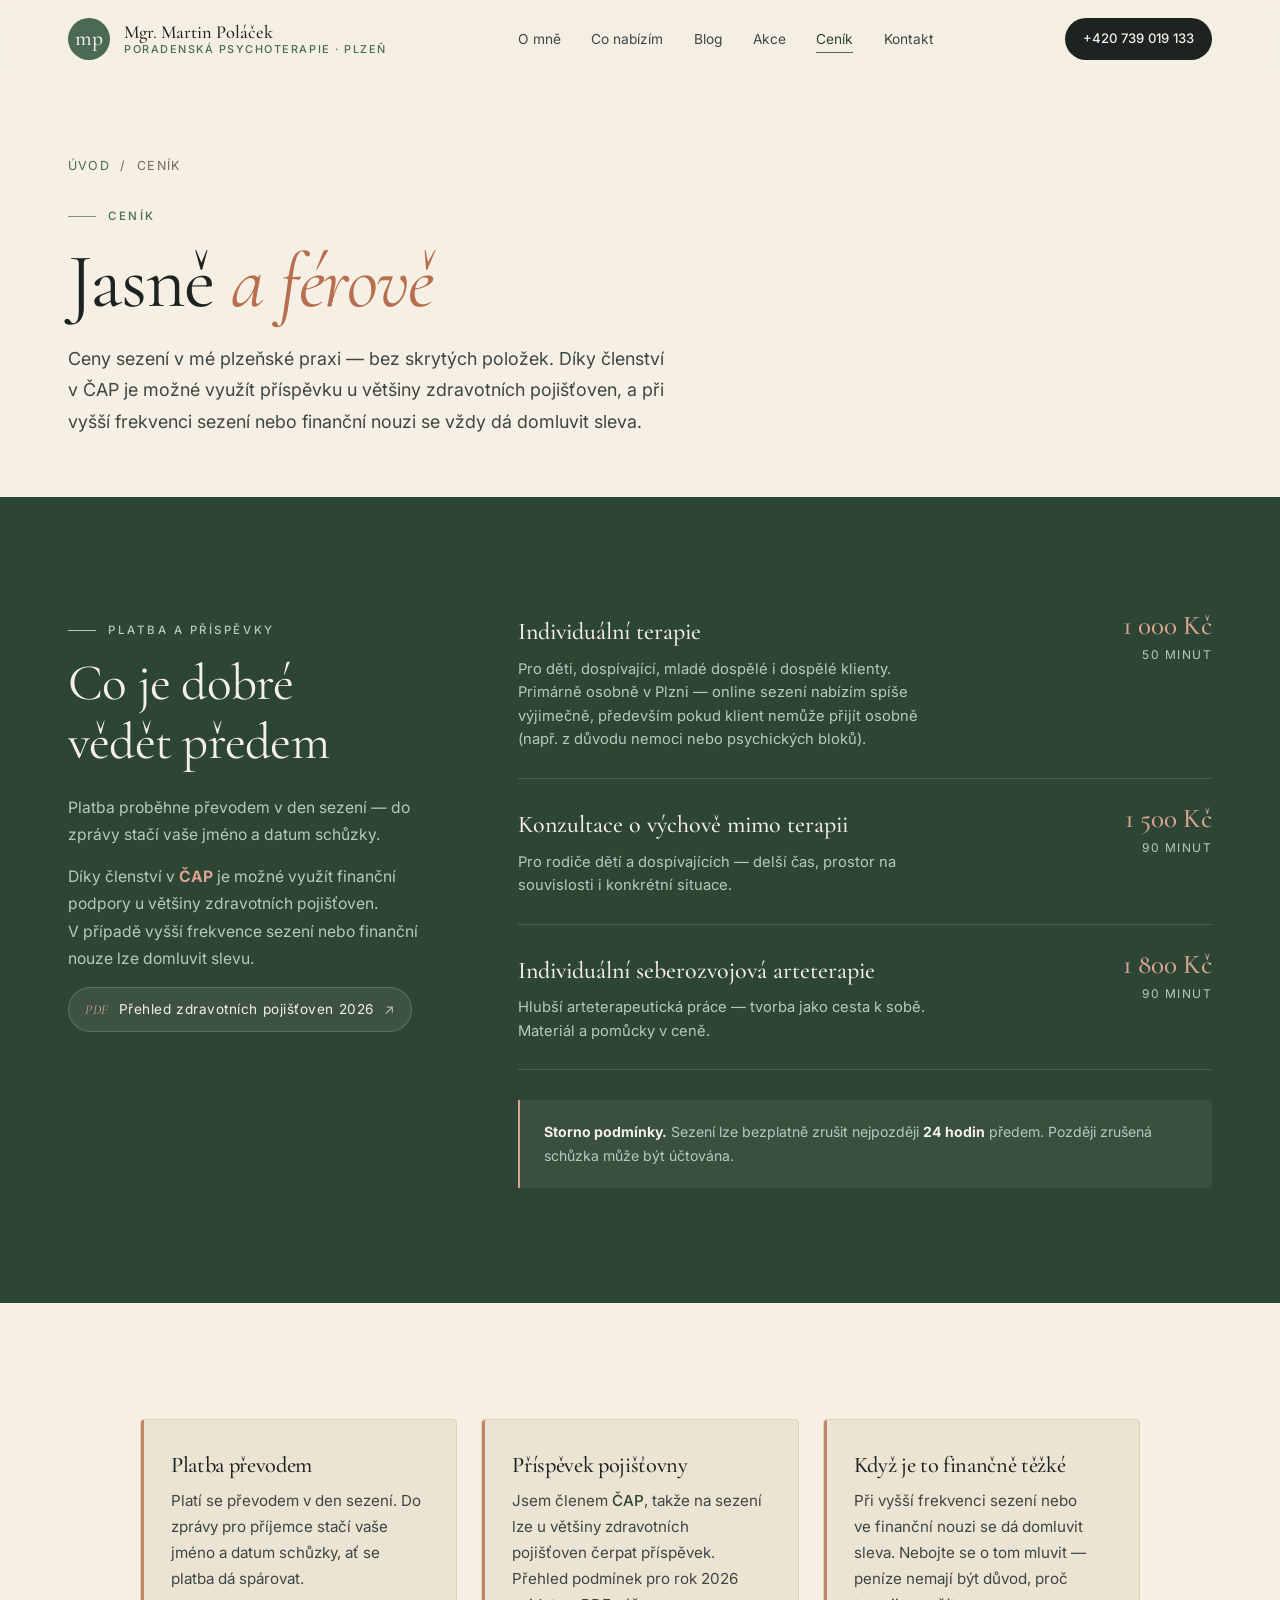
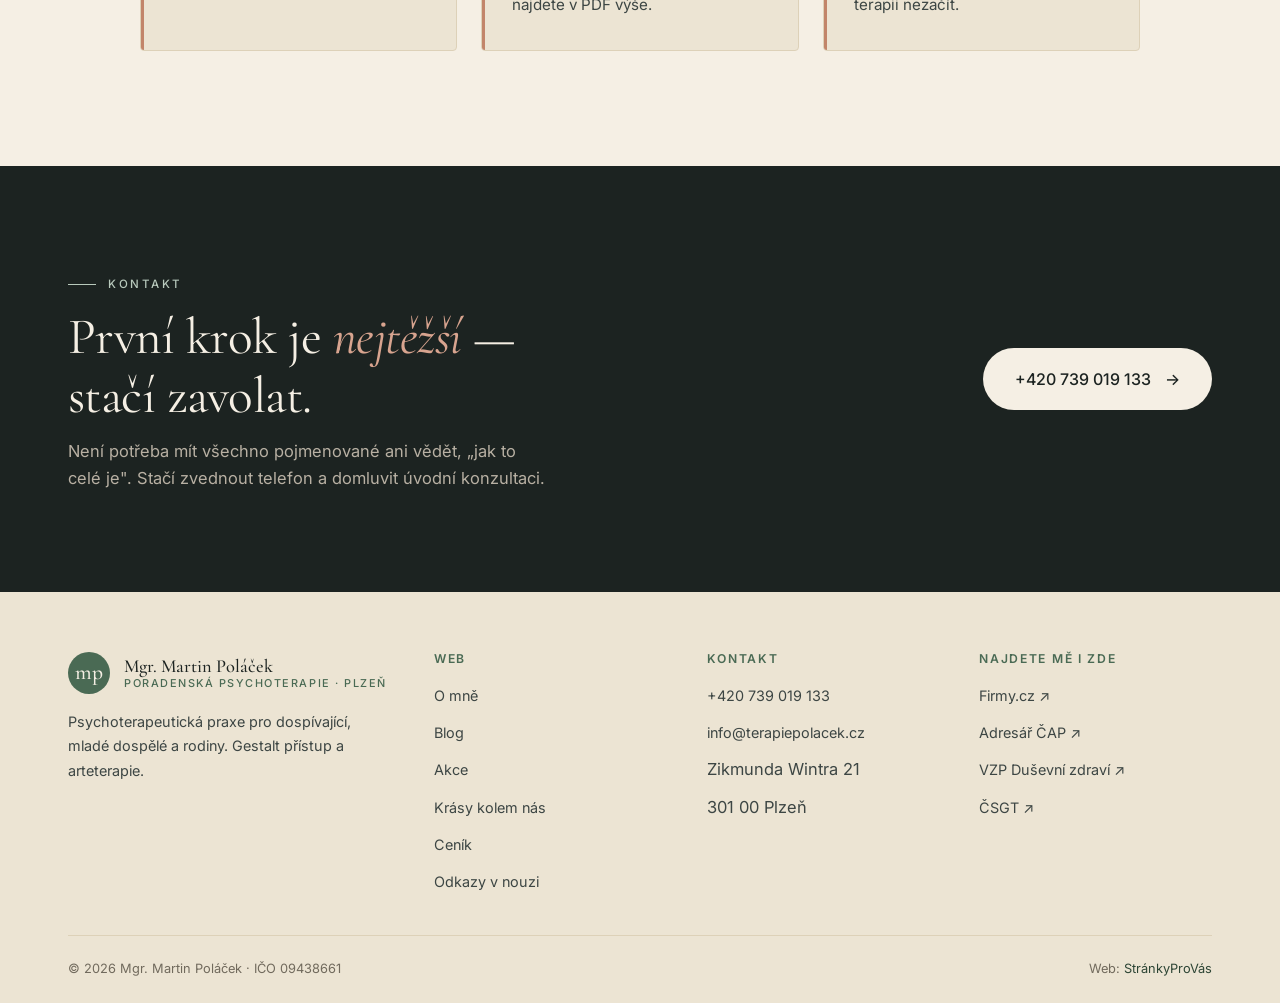
==== cenik/index.html @ 948aada5 "Samostatna stranka /cenik/ (oziveni URL, kterou kontroluje Firmy.cz) + odkaz v pate" ====
<!DOCTYPE html>
<html lang="cs">
<head>
  <meta charset="utf-8" />
  <meta name="viewport" content="width=device-width, initial-scale=1" />
  <title>Ceník — Mgr. Martin Poláček | psychoterapie a arteterapie Plzeň</title>
  <meta name="description" content="Ceník psychoterapie a arteterapie v Plzni: individuální terapie 1 000 Kč / 50 minut, konzultace o výchově 1 500 Kč / 90 minut, seberozvojová arteterapie 1 800 Kč / 90 minut. Příspěvky zdravotních pojišťoven, storno 24 hodin předem." />
  <meta name="theme-color" content="#f5efe4" />
  <link rel="canonical" href="https://terapiepolacek.cz/cenik/" />
  <link rel="preconnect" href="https://fonts.gstatic.com" crossorigin />
  <link href="https://fonts.googleapis.com/css2?family=Cormorant+Garamond:ital,wght@0,400;0,500;0,600;1,400;1,500&family=Inter:wght@300;400;500;600&display=swap" rel="stylesheet" />
  <link rel="stylesheet" href="../styles.css" />

  <style>
    .page-hero h1 em{font-style:italic;color:var(--clay)}
    .serif{font-family:'Cormorant Garamond','Iowan Old Style',Georgia,serif;font-weight:400;letter-spacing:-0.01em}

    #cenik{background:var(--sage-800);color:var(--linen)}
    #cenik h2{color:var(--linen)}
    #cenik .lead{color:var(--sage-200)}
    .cenik-grid{
      display:grid;grid-template-columns:.7fr 1.3fr;gap:clamp(40px,6vw,96px);
    }
    .cenik-info .eyebrow{color:var(--sage-200)}
    .cenik-info .eyebrow::before{background:var(--sage-200)}
    .cenik-info h2{margin-top:14px;margin-bottom:22px}
    .cenik-info p{color:var(--sage-200);line-height:1.75;margin-bottom:14px;font-size:.98rem}
    .cenik-list{display:flex;flex-direction:column;gap:0}
    .cenik-row{
      display:grid;grid-template-columns:1fr auto;align-items:start;
      gap:24px;padding:26px 0;
      border-bottom:1px solid rgba(245,239,228,.14);
    }
    .cenik-row:first-child{padding-top:0}
    .cenik-row:last-child{border-bottom:none}
    .cenik-row-title{
      font-family:'Cormorant Garamond',serif;font-size:1.5rem;font-weight:500;
      color:var(--linen);margin-bottom:6px;
    }
    .cenik-row-desc{font-size:.92rem;color:var(--sage-200);line-height:1.6;max-width:46ch}
    .cenik-row-price{text-align:right;white-space:nowrap}
    .cenik-row-price strong{
      display:block;font-family:'Cormorant Garamond',serif;font-weight:500;
      font-size:1.7rem;color:var(--clay-soft);line-height:1;
    }
    .cenik-row-price span{
      display:block;font-size:.75rem;letter-spacing:.12em;text-transform:uppercase;
      color:var(--sage-200);margin-top:6px;
    }
    .cenik-note{
      margin-top:30px;padding:20px 24px;
      background:rgba(245,239,228,.06);border-left:2px solid var(--clay-soft);
      font-size:.88rem;color:var(--sage-200);line-height:1.7;
    }

    #jak-platit{background:var(--linen)}
    .platba-grid{display:grid;grid-template-columns:repeat(3,1fr);gap:24px;max-width:1000px;margin:0 auto}
    .platba-card{
      background:var(--linen-2);border:1px solid var(--linen-3);
      border-radius:var(--radius);padding:32px 30px;position:relative;overflow:hidden;
    }
    .platba-card::before{
      content:"";position:absolute;top:0;left:0;bottom:0;width:3px;
      background:var(--clay);opacity:.8;
    }
    .platba-card h3{
      font-family:'Cormorant Garamond',serif;font-weight:500;font-size:1.4rem;
      color:var(--ink);margin-bottom:10px;line-height:1.2;
    }
    .platba-card p{color:var(--ink-soft);line-height:1.7;font-size:.95rem}

    @media (max-width:900px){
      .cenik-grid{grid-template-columns:1fr;gap:36px}
      .cenik-info{order:-1}
      .cenik-row{grid-template-columns:1fr;gap:8px}
      .cenik-row-price{text-align:left}
      .platba-grid{grid-template-columns:1fr;gap:20px}
    }
  </style>
</head>
<body>

<div id="progress"></div>

<header id="header">
  <div class="wrap">
    <div class="nav">
      <a href="../index.html" class="brand" aria-label="Mgr. Martin Poláček">
        <span class="brand-mark">mp</span>
        <span class="brand-text">
          <strong>Mgr. Martin Poláček</strong>
          <small>Poradenská psychoterapie · Plzeň</small>
        </span>
      </a>
      <nav aria-label="Hlavní navigace">
        <ul>
          <li><a href="../o-mne.html">O mně</a></li>
          <li><a href="../index.html#pomoc">Co nabízím</a></li>
          <li><a href="../blog.html">Blog</a></li>
          <li><a href="../akce.html">Akce</a></li>
          <li><a href="./" class="active">Ceník</a></li>
          <li><a href="../index.html#kontakt">Kontakt</a></li>
        </ul>
      </nav>
      <a href="tel:+420739019133" class="cta-phone"><span>+420 739 019 133</span></a>
      <button class="hamburger" id="hamburgerBtn" aria-label="Otevřít menu" aria-expanded="false">
        <span></span><span></span><span></span>
      </button>
    </div>
  </div>
  <div id="mobileMenu" role="navigation">
    <a href="../o-mne.html">O mně</a>
    <a href="../index.html#pomoc">Co nabízím</a>
    <a href="../blog.html">Blog</a>
    <a href="../akce.html">Akce</a>
    <a href="../krasy-kolem-nas.html">Krásy kolem nás</a>
    <a href="./">Ceník</a>
    <a href="../odkazy.html">Odkazy v nouzi</a>
    <a href="../index.html#kontakt">Kontakt</a>
    <a href="tel:+420739019133">+420 739 019 133</a>
  </div>
</header>

<!-- PAGE HERO -->
<section class="page-hero">
  <div class="wrap">
    <div data-r>
      <div class="page-crumbs"><a href="../index.html">Úvod</a> &nbsp;/&nbsp; Ceník</div>
      <div class="eyebrow">Ceník</div>
      <h1 style="margin-top:14px">Jasně <em>a&nbsp;férově</em></h1>
      <p class="lead" style="margin-top:18px">
        Ceny sezení v&nbsp;mé plzeňské praxi — bez skrytých položek.
        Díky členství v&nbsp;ČAP je možné využít příspěvku
        u&nbsp;většiny zdravotních pojišťoven, a&nbsp;při vyšší frekvenci sezení
        nebo finanční nouzi se vždy dá domluvit sleva.
      </p>
    </div>
  </div>
</section>

<!-- CENÍK -->
<section id="cenik">
  <div class="wrap">
    <div class="cenik-grid">
      <div class="cenik-info" data-r>
        <div class="eyebrow">Platba a&nbsp;příspěvky</div>
        <h2>Co je dobré<br>vědět předem</h2>
        <p>
          Platba proběhne převodem v&nbsp;den sezení — do zprávy stačí
          vaše jméno a&nbsp;datum schůzky.
        </p>
        <p>
          Díky členství v&nbsp;<strong style="color:var(--clay-soft)">ČAP</strong>
          je možné využít finanční podpory u&nbsp;většiny zdravotních pojišťoven.
          V&nbsp;případě vyšší frekvence sezení nebo finanční nouze lze domluvit slevu.
        </p>
        <p style="margin-top:10px;">
          <a href="../dokumenty/zp-klienti-2026.pdf" target="_blank" rel="noopener"
             style="display:inline-flex;align-items:center;gap:10px;padding:10px 16px;background:rgba(245,239,228,.08);border:1px solid rgba(245,239,228,.18);border-radius:99px;color:var(--linen);font-size:.85rem;letter-spacing:.04em;text-decoration:none;transition:all .25s;"
             onmouseover="this.style.background='rgba(245,239,228,.14)'"
             onmouseout="this.style.background='rgba(245,239,228,.08)'">
            <span style="font-family:'Cormorant Garamond',serif;font-style:italic;color:var(--clay-soft);">PDF</span>
            <span>Přehled zdravotních pojišťoven 2026</span>
            <span style="opacity:.7;">↗</span>
          </a>
        </p>
      </div>

      <div class="cenik-list" data-r data-d="1">
        <div class="cenik-row">
          <div>
            <div class="cenik-row-title">Individuální terapie</div>
            <div class="cenik-row-desc">Pro děti, dospívající, mladé dospělé i&nbsp;dospělé klienty. Primárně osobně v&nbsp;Plzni — online sezení nabízím spíše výjimečně, především pokud klient nemůže přijít osobně (např. z&nbsp;důvodu nemoci nebo psychických bloků).</div>
          </div>
          <div class="cenik-row-price">
            <strong>1&nbsp;000&nbsp;Kč</strong>
            <span>50 minut</span>
          </div>
        </div>

        <div class="cenik-row">
          <div>
            <div class="cenik-row-title">Konzultace o&nbsp;výchově mimo terapii</div>
            <div class="cenik-row-desc">Pro rodiče dětí a&nbsp;dospívajících — delší čas, prostor na souvislosti i&nbsp;konkrétní situace.</div>
          </div>
          <div class="cenik-row-price">
            <strong>1&nbsp;500&nbsp;Kč</strong>
            <span>90 minut</span>
          </div>
        </div>

        <div class="cenik-row">
          <div>
            <div class="cenik-row-title">Individuální seberozvojová arteterapie</div>
            <div class="cenik-row-desc">Hlubší arteterapeutická práce — tvorba jako cesta k&nbsp;sobě. Materiál a&nbsp;pomůcky v&nbsp;ceně.</div>
          </div>
          <div class="cenik-row-price">
            <strong>1&nbsp;800&nbsp;Kč</strong>
            <span>90 minut</span>
          </div>
        </div>

        <div class="cenik-note">
          <strong style="color:var(--linen)">Storno podmínky.</strong>
          Sezení lze bezplatně zrušit nejpozději <strong style="color:var(--linen)">24&nbsp;hodin</strong>
          předem. Později zrušená schůzka může být účtována.
        </div>
      </div>
    </div>
  </div>
</section>

<!-- JAK TO PROBÍHÁ -->
<section id="jak-platit">
  <div class="wrap">
    <div class="platba-grid">
      <div class="platba-card" data-r>
        <h3>Platba převodem</h3>
        <p>
          Platí se převodem v&nbsp;den sezení. Do zprávy pro příjemce stačí
          vaše jméno a&nbsp;datum schůzky, ať se platba dá spárovat.
        </p>
      </div>
      <div class="platba-card" data-r data-d="1">
        <h3>Příspěvek pojišťovny</h3>
        <p>
          Jsem členem <strong style="color:var(--sage-800);font-weight:500;">ČAP</strong>, takže na sezení
          lze u&nbsp;většiny zdravotních pojišťoven čerpat příspěvek. Přehled
          podmínek pro rok 2026 najdete v&nbsp;PDF výše.
        </p>
      </div>
      <div class="platba-card" data-r data-d="2">
        <h3>Když je to finančně těžké</h3>
        <p>
          Při vyšší frekvenci sezení nebo ve&nbsp;finanční nouzi se dá domluvit
          sleva. Nebojte se o&nbsp;tom mluvit — peníze nemají být důvod,
          proč terapii nezačít.
        </p>
      </div>
    </div>
  </div>
</section>

<!-- CTA STRIP -->
<section id="cta-strip">
  <div class="wrap">
    <div class="cta-grid">
      <div data-r>
        <div class="eyebrow eyebrow--light">Kontakt</div>
        <h2 style="margin-top:14px" class="serif">
          První krok je <em style="color:var(--clay-soft);font-style:italic;">nejtěžší</em> —<br>stačí zavolat.
        </h2>
        <p style="margin-top:12px">
          Není potřeba mít všechno pojmenované ani vědět, „jak&nbsp;to celé je".
          Stačí zvednout telefon a&nbsp;domluvit úvodní konzultaci.
        </p>
      </div>
      <a href="tel:+420739019133" class="cta-btn" data-r data-d="1">
        <span>+420 739 019 133</span>
        <span class="arrow">→</span>
      </a>
    </div>
  </div>
</section>

<!-- FOOTER -->
<footer>
  <div class="wrap">
    <div class="foot-grid">
      <div class="foot-brand">
        <a href="../index.html" class="brand">
          <span class="brand-mark">mp</span>
          <span class="brand-text">
            <strong>Mgr. Martin Poláček</strong>
            <small>Poradenská psychoterapie · Plzeň</small>
          </span>
        </a>
        <p>Psychoterapeutická praxe pro dospívající, mladé dospělé&nbsp;a rodiny. Gestalt&nbsp;přístup a arteterapie.</p>
      </div>
      <div class="foot-col">
        <h4>Web</h4>
        <ul>
          <li><a href="../o-mne.html">O mně</a></li>
          <li><a href="../blog.html">Blog</a></li>
          <li><a href="../akce.html">Akce</a></li>
          <li><a href="../krasy-kolem-nas.html">Krásy kolem nás</a></li>
          <li><a href="./">Ceník</a></li>
          <li><a href="../odkazy.html">Odkazy v&nbsp;nouzi</a></li>
        </ul>
      </div>
      <div class="foot-col">
        <h4>Kontakt</h4>
        <ul>
          <li><a href="tel:+420739019133">+420 739 019 133</a></li>
          <li><a href="mailto:info@terapiepolacek.cz">info@terapiepolacek.cz</a></li>
          <li>Zikmunda Wintra 21</li>
          <li>301 00 Plzeň</li>
        </ul>
      </div>
      <div class="foot-col">
        <h4>Najdete mě i&nbsp;zde</h4>
        <ul>
          <li><a href="https://www.firmy.cz/detail/13888345-mgr-martin-polacek-psychoterapie-plzen-jizni-predmesti.html" target="_blank" rel="noopener">Firmy.cz&nbsp;↗</a></li>
          <li><a href="https://czap.cz/adresar" target="_blank" rel="noopener">Adresář ČAP&nbsp;↗</a></li>
          <li><a href="https://dusevnizdravi.vzp.cz/seznam-terapeutu/" target="_blank" rel="noopener">VZP Duševní zdraví&nbsp;↗</a></li>
          <li><a href="https://csgt.cz/terapeuti-plzensky-kraj/" target="_blank" rel="noopener">ČSGT&nbsp;↗</a></li>
        </ul>
      </div>
    </div>
    <div class="foot-bottom">
      <span>© 2026 Mgr. Martin Poláček · IČO 09438661</span>
      <span>Web: <a href="https://strankyprovas.cz" target="_blank" rel="noopener">StránkyProVás</a></span>
    </div>
  </div>
</footer>

<script type="application/ld+json">
{
  "@context": "https://schema.org",
  "@type": "Service",
  "name": "Psychoterapie a arteterapie — Mgr. Martin Poláček",
  "serviceType": "Poradenská psychoterapie",
  "areaServed": "Plzeň",
  "provider": {
    "@type": "LocalBusiness",
    "name": "Mgr. Martin Poláček PSYCHOTERAPIE",
    "telephone": "+420739019133",
    "email": "info@terapiepolacek.cz",
    "url": "https://terapiepolacek.cz",
    "address": {
      "@type": "PostalAddress",
      "streetAddress": "Zikmunda Wintra 21",
      "postalCode": "301 00",
      "addressLocality": "Plzeň",
      "addressCountry": "CZ"
    }
  },
  "hasOfferCatalog": {
    "@type": "OfferCatalog",
    "name": "Ceník",
    "itemListElement": [
      {
        "@type": "Offer",
        "price": "1000",
        "priceCurrency": "CZK",
        "itemOffered": { "@type": "Service", "name": "Individuální terapie (50 minut)" }
      },
      {
        "@type": "Offer",
        "price": "1500",
        "priceCurrency": "CZK",
        "itemOffered": { "@type": "Service", "name": "Konzultace o výchově mimo terapii (90 minut)" }
      },
      {
        "@type": "Offer",
        "price": "1800",
        "priceCurrency": "CZK",
        "itemOffered": { "@type": "Service", "name": "Individuální seberozvojová arteterapie (90 minut)" }
      }
    ]
  }
}
</script>

<script>
  const progress=document.getElementById('progress');
  const header=document.getElementById('header');
  window.addEventListener('scroll',()=>{const pct=(window.scrollY/Math.max(1,document.body.scrollHeight-window.innerHeight))*100;progress.style.width=pct+'%';header.classList.toggle('scrolled',window.scrollY>10)});
  const btn=document.getElementById('hamburgerBtn'),menu=document.getElementById('mobileMenu');
  btn.addEventListener('click',()=>{const open=menu.classList.toggle('open');btn.classList.toggle('open',open);btn.setAttribute('aria-expanded',open)});
  menu.querySelectorAll('a').forEach(a=>a.addEventListener('click',()=>{menu.classList.remove('open');btn.classList.remove('open');btn.setAttribute('aria-expanded','false')}));
  const io=new IntersectionObserver(e=>{e.forEach(x=>{if(x.isIntersecting){x.target.classList.add('in');io.unobserve(x.target)}})},{threshold:.12,rootMargin:'0px 0px -40px 0px'});
  document.querySelectorAll('[data-r]').forEach(el=>io.observe(el));
</script>

</body>
</html>
---- styles.css ----
/* ================================================================
   SHARED STYLES — Mgr. Martin Poláček Psychoterapie
   used by index.html, o-mne.html, blog.html, akce.html,
   krasy-kolem-nas.html, odkazy.html
   ================================================================ */

:root{
  --linen:#f5efe4;--linen-2:#ece4d3;--linen-3:#ddd1b8;
  --sage-50:#e3ebe4;--sage-200:#b8c9bc;--sage-400:#7a9380;
  --sage-600:#4a6a54;--sage-800:#2d4535;
  --ink:#1c2321;--ink-soft:#3d4644;--muted:#716a5d;
  --clay:#b86f50;--clay-soft:#d8a48f;
  --max:1240px;--gutter:clamp(20px,4vw,48px);--radius:4px;
}
*,*::before,*::after{box-sizing:border-box;margin:0;padding:0}
html{scroll-behavior:smooth;-webkit-text-size-adjust:100%}
body{font-family:'Inter',system-ui,-apple-system,sans-serif;font-weight:400;background:var(--linen);color:var(--ink);line-height:1.65;font-size:16.5px;-webkit-font-smoothing:antialiased;overflow-x:hidden}
img{display:block;max-width:100%;height:auto}
a{color:inherit;text-decoration:none}
ul{list-style:none}
button{font:inherit;background:none;border:none;cursor:pointer;color:inherit}

h1,h2,h3,h4{font-family:'Cormorant Garamond','Iowan Old Style',Georgia,serif;font-weight:400;line-height:1.15;color:var(--ink);letter-spacing:-.015em}
h1{font-size:clamp(2.7rem,6.2vw,4.8rem);line-height:1.1}
h2{font-size:clamp(2rem,4.4vw,3.2rem)}
h3{font-size:clamp(1.35rem,2.2vw,1.7rem);font-weight:500}
h4{font-size:1.1rem;font-weight:500}
em,.italic{font-style:italic;color:var(--sage-600)}

.eyebrow{display:inline-flex;align-items:center;gap:12px;font-family:'Inter',sans-serif;font-size:.72rem;font-weight:500;letter-spacing:.22em;text-transform:uppercase;color:var(--sage-600)}
.eyebrow::before{content:"";display:block;width:28px;height:1px;background:var(--sage-400)}
.eyebrow--center{justify-content:center}
.eyebrow--light{color:var(--sage-200)}
.eyebrow--light::before{background:var(--sage-200)}
.lead{font-size:1.12rem;color:var(--ink-soft);line-height:1.75;max-width:58ch}

.wrap{max-width:var(--max);margin:0 auto;padding:0 var(--gutter)}
section{padding:clamp(68px,9vw,130px) 0}

#progress{position:fixed;top:0;left:0;height:2px;width:0;background:var(--sage-600);z-index:9999;transition:width .1s linear}
#demo-banner{position:fixed;top:0;left:0;width:100%;z-index:10000;background:#1c2321;color:#f5efe4;font-family:'Inter',sans-serif;font-size:.8rem;font-weight:500;letter-spacing:.08em;padding:8px 16px;text-align:center}
#demo-banner span{color:var(--clay-soft)}

header{position:sticky;top:0;z-index:100;background:rgba(245,239,228,.88);backdrop-filter:blur(14px) saturate(140%);-webkit-backdrop-filter:blur(14px) saturate(140%);border-bottom:1px solid transparent;transition:border-color .3s}
header.scrolled{border-color:rgba(74,106,84,.15)}
.nav{display:flex;align-items:center;justify-content:space-between;height:78px}
.brand{display:flex;align-items:center;gap:14px}
.brand-mark{width:42px;height:42px;border-radius:50%;background:var(--sage-600);color:var(--linen);display:flex;align-items:center;justify-content:center;font-family:'Cormorant Garamond',serif;font-size:1.35rem;font-weight:500}
.brand-text{display:flex;flex-direction:column;line-height:1.15}
.brand-text strong{font-family:'Cormorant Garamond',serif;font-weight:500;font-size:1.15rem;color:var(--ink)}
.brand-text small{font-size:.68rem;letter-spacing:.14em;text-transform:uppercase;color:var(--sage-600);font-weight:500}
nav ul{display:flex;align-items:center;gap:clamp(16px,2.4vw,32px)}
nav a{font-size:.86rem;font-weight:400;color:var(--ink-soft);position:relative;padding:4px 0;transition:color .2s}
nav a::after{content:"";position:absolute;bottom:-2px;left:0;right:0;height:1px;background:var(--sage-600);transform:scaleX(0);transform-origin:right;transition:transform .35s ease}
nav a:hover,nav a.active{color:var(--sage-800)}
nav a:hover::after,nav a.active::after{transform:scaleX(1);transform-origin:left}
.cta-phone{display:inline-flex;align-items:center;gap:8px;padding:10px 18px;font-size:.82rem;font-weight:500;background:var(--ink);color:var(--linen);border-radius:999px;transition:background .25s}
.cta-phone:hover{background:var(--sage-800)}
.hamburger{display:none;width:32px;height:32px;flex-direction:column;gap:5px;justify-content:center;align-items:center}
.hamburger span{display:block;width:22px;height:1.3px;background:var(--ink);transition:transform .3s,opacity .3s}
.hamburger.open span:nth-child(1){transform:translateY(6px) rotate(45deg)}
.hamburger.open span:nth-child(2){opacity:0}
.hamburger.open span:nth-child(3){transform:translateY(-6px) rotate(-45deg)}
#mobileMenu{display:none;flex-direction:column;gap:2px;padding:12px var(--gutter) 24px;background:rgba(245,239,228,.98);border-top:1px solid var(--linen-3)}
#mobileMenu.open{display:flex}
#mobileMenu a{padding:12px 4px;font-size:.98rem;border-bottom:1px solid var(--linen-2)}

.btn{display:inline-flex;align-items:center;gap:10px;padding:14px 26px;font-size:.88rem;font-weight:500;letter-spacing:.02em;border-radius:999px;transition:all .25s;cursor:pointer;border:1px solid transparent}
.btn-primary{background:var(--sage-800);color:var(--linen)}
.btn-primary:hover{background:var(--ink);transform:translateY(-1px)}
.btn-secondary{background:transparent;color:var(--ink);border-color:var(--ink)}
.btn-secondary:hover{background:var(--ink);color:var(--linen)}
.btn-arrow{transition:transform .3s}
.btn:hover .btn-arrow{transform:translateX(3px)}

/* =========== PAGE HERO =========== */
.page-hero{padding:clamp(40px,6vw,80px) 0 clamp(40px,5vw,60px)}
.page-crumbs{font-size:.78rem;letter-spacing:.1em;text-transform:uppercase;color:var(--muted);margin-bottom:22px}
.page-crumbs a{color:var(--sage-600);border-bottom:1px solid transparent;transition:border-color .2s}
.page-crumbs a:hover{border-color:var(--sage-600)}

/* =========== CTA STRIP =========== */
#cta-strip{background:var(--ink);color:var(--linen);padding:clamp(64px,8vw,100px) 0}
.cta-grid{display:grid;grid-template-columns:1fr auto;gap:40px;align-items:center}
.cta-grid h2{color:var(--linen);margin-bottom:12px;max-width:22ch}
.cta-grid p{color:#b8b0a3;max-width:48ch}
.cta-btn{display:inline-flex;align-items:center;gap:14px;padding:18px 32px;font-size:1rem;font-weight:500;background:var(--linen);color:var(--ink);border-radius:999px;transition:all .3s;white-space:nowrap}
.cta-btn:hover{background:var(--clay-soft);transform:translateY(-2px)}
.cta-btn .arrow{transition:transform .3s}
.cta-btn:hover .arrow{transform:translateX(4px)}

/* =========== FOOTER =========== */
footer{background:var(--linen-2);padding:60px 0 24px;color:var(--ink-soft)}
.foot-grid{display:grid;grid-template-columns:1.4fr 1fr 1fr 1fr;gap:40px;margin-bottom:40px}
.foot-brand{max-width:32ch}
.foot-brand .brand{margin-bottom:16px}
.foot-brand p{font-size:.9rem;line-height:1.7}
.foot-col h4{font-family:'Inter',sans-serif;font-size:.76rem;font-weight:600;letter-spacing:.14em;text-transform:uppercase;color:var(--sage-600);margin-bottom:16px}
.foot-col ul{display:flex;flex-direction:column;gap:10px}
.foot-col a{font-size:.9rem;color:var(--ink-soft);transition:color .2s}
.foot-col a:hover{color:var(--sage-800)}
.foot-bottom{display:flex;justify-content:space-between;align-items:center;gap:16px;padding-top:22px;border-top:1px solid var(--linen-3);font-size:.8rem;color:var(--muted);flex-wrap:wrap}
.foot-bottom a{color:var(--sage-800);border-bottom:1px solid transparent;transition:border-color .2s}
.foot-bottom a:hover{border-color:var(--sage-600)}

[data-r]{opacity:0;transform:translateY(20px);transition:opacity .7s ease,transform .7s ease}
[data-r].in{opacity:1;transform:none}
[data-r][data-d="1"]{transition-delay:.08s}
[data-r][data-d="2"]{transition-delay:.16s}
[data-r][data-d="3"]{transition-delay:.24s}

@media (max-width:1000px){
  .foot-grid{grid-template-columns:1fr 1fr}
}
@media (max-width:820px){
  nav ul,.cta-phone{display:none}
  .hamburger{display:flex}
  .cta-grid{grid-template-columns:1fr;gap:28px}
}
@media (max-width:600px){
  .foot-grid{grid-template-columns:1fr 1fr}
  .foot-bottom{flex-direction:column;align-items:flex-start}
}

/* ─── Témata (vymezení potíží) — editorial chips ─── */
.temata-block {
  margin-top: 80px;
  padding: 64px 56px;
  background: var(--sage-50);
  border: 1px solid var(--sage-200);
  border-radius: var(--radius);
  position: relative;
}
.temata-block::before {
  content: '';
  position: absolute;
  top: -1px; left: 56px; right: 56px; height: 3px;
  background: linear-gradient(90deg, var(--clay) 0%, var(--sage-600) 50%, transparent 100%);
  border-radius: 2px;
}
.temata-head {
  display: grid;
  grid-template-columns: 1.05fr 0.95fr;
  gap: 56px;
  align-items: end;
  margin-bottom: 48px;
}
.temata-title {
  font-family: 'Cormorant Garamond', serif;
  font-weight: 400;
  font-size: clamp(2.1rem, 3.6vw, 2.9rem);
  line-height: 1.1;
  letter-spacing: -0.015em;
  color: var(--ink);
  margin-top: 18px;
}
.temata-title em {
  font-style: italic;
  color: var(--clay);
}
.temata-intro {
  color: var(--ink-soft);
  font-size: 1rem;
  line-height: 1.7;
  max-width: 50ch;
}

.temata-grid {
  display: flex;
  flex-wrap: wrap;
  gap: 12px;
}
.temata-chip {
  display: inline-flex;
  align-items: center;
  padding: 12px 22px;
  background: var(--linen);
  border: 1px solid rgba(74, 106, 84, .14);
  border-radius: 999px;
  font-size: .92rem;
  color: var(--ink-soft);
  line-height: 1.3;
  letter-spacing: .005em;
  transition: all .25s;
}
.temata-chip:hover {
  background: var(--sage-100);
  border-color: var(--sage-400);
  color: var(--ink);
  transform: translateY(-1px);
}
.temata-chip--accent {
  background: var(--sage-800);
  border-color: var(--sage-800);
  color: var(--linen);
  font-weight: 500;
}
.temata-chip--accent:hover {
  background: var(--ink);
  border-color: var(--ink);
  color: var(--linen);
}
.temata-chip--ghost {
  background: transparent;
  border-style: dashed;
  border-color: var(--sage-400);
  color: var(--muted);
  font-style: italic;
}
.temata-chip--ghost:hover {
  background: var(--linen);
  color: var(--ink-soft);
}

@media (max-width: 820px) {
  .temata-block { padding: 44px 28px; margin-top: 56px; }
  .temata-head { grid-template-columns: 1fr; gap: 20px; }
  .temata-chip { padding: 10px 18px; font-size: .88rem; }
}

/* ─── Můj přístup (gestalt + arteterapie) ─── */
#pristup{background:var(--sage-800);color:var(--linen)}
#pristup h2{color:var(--linen)}
#pristup h3{color:var(--linen)}
#pristup .eyebrow{color:var(--sage-200)}
#pristup .eyebrow::before{background:var(--sage-200)}
.pristup-intro{text-align:center;max-width:680px;margin:0 auto 80px}
.pristup-intro h2{margin-top:18px;margin-bottom:22px;font-family:'Cormorant Garamond',serif;font-weight:400;font-size:clamp(2.4rem,4.4vw,3.4rem);line-height:1.1;letter-spacing:-0.015em;color:var(--linen)}
.pristup-intro p{color:var(--sage-200);line-height:1.8;font-size:1.1rem}
.pristup-grid{display:grid;grid-template-columns:1fr 1fr;gap:24px}
.pristup-card{
  background:rgba(245,239,228,.06);border:1px solid rgba(245,239,228,.14);
  padding:40px 36px;border-radius:var(--radius);
  transition:background .3s,border-color .3s;
}
.pristup-card:hover{background:rgba(245,239,228,.1);border-color:rgba(216,164,143,.3)}
.pristup-card-head{
  display:flex;flex-direction:column;gap:12px;
  padding-bottom:28px;margin-bottom:32px;
  border-bottom:1px solid rgba(245,239,228,.12);
}
.pristup-card-no{
  font-family:'Inter',sans-serif;font-size:.72rem;font-weight:500;
  letter-spacing:.22em;text-transform:uppercase;
  color:var(--clay-soft);
}
.pristup-card h3{
  margin-bottom:0;font-size:clamp(2rem,3.2vw,2.7rem);
  font-family:'Cormorant Garamond',serif;font-weight:500;
  line-height:1.1;letter-spacing:-0.015em;color:var(--linen);
}
.pristup-card h3::after{
  content:'';display:block;width:42px;height:1px;
  background:var(--clay);margin-top:18px;
}
.pristup-card .quote{
  font-family:'Cormorant Garamond',serif;font-style:italic;
  font-size:1.18rem;color:var(--clay-soft);line-height:1.55;
  padding:4px 0 4px 22px;border-left:2px solid var(--clay);
  margin:0 0 28px;display:block;
}
.pristup-card > p{color:var(--sage-200);font-size:.98rem;line-height:1.85;margin:0 0 22px;display:block}
.pristup-card > p:last-of-type{margin-bottom:0}
.pristup-card ul{margin:32px 0 0;padding:28px 0 0;border-top:1px solid rgba(245,239,228,.1);display:flex;flex-direction:column;gap:16px;list-style:none}
.pristup-card li{
  position:relative;padding-left:22px;font-size:.92rem;
  color:var(--linen);line-height:1.55;
}
.pristup-card li::before{
  content:"";position:absolute;top:.65em;left:0;width:10px;height:1px;
  background:var(--clay-soft);
}
.pristup-card li strong{color:var(--clay-soft);font-weight:500}
@media (max-width:820px){
  .pristup-grid{grid-template-columns:1fr;gap:18px}
  .pristup-card{padding:30px 26px}
}
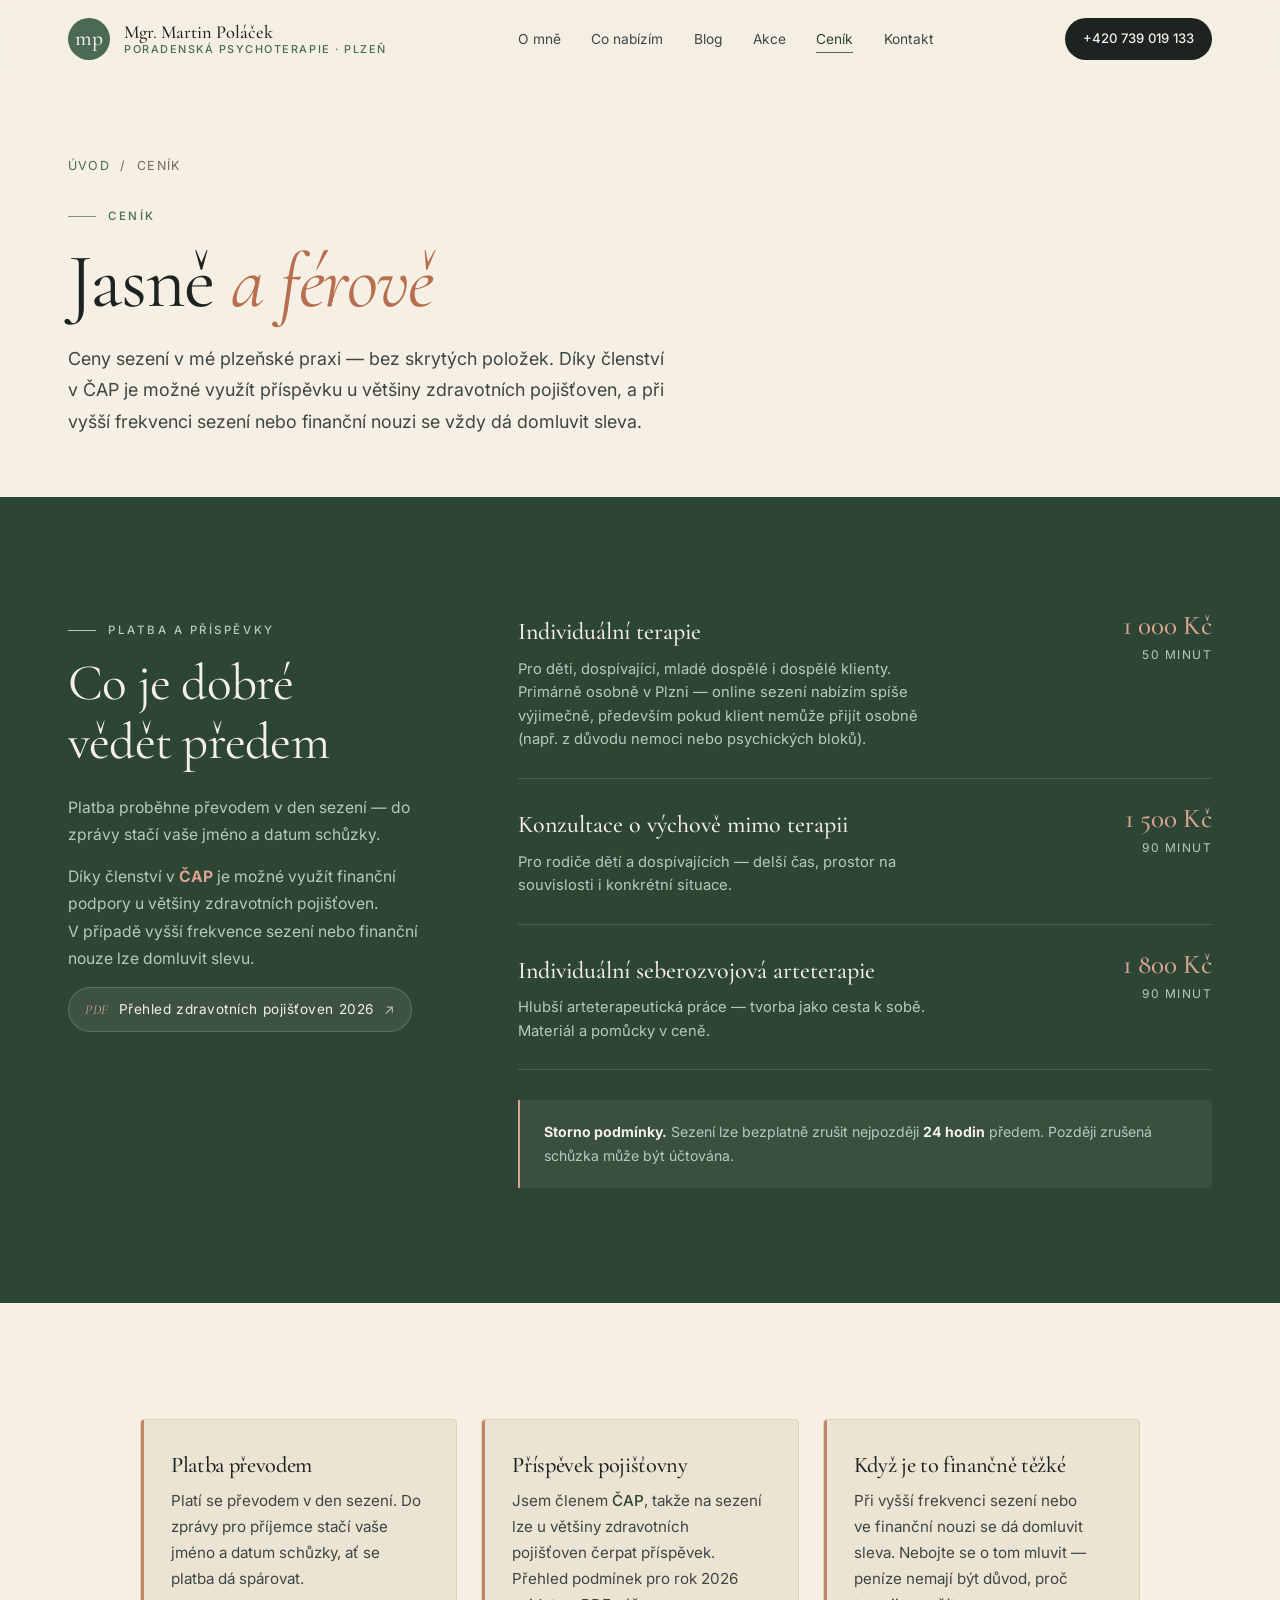
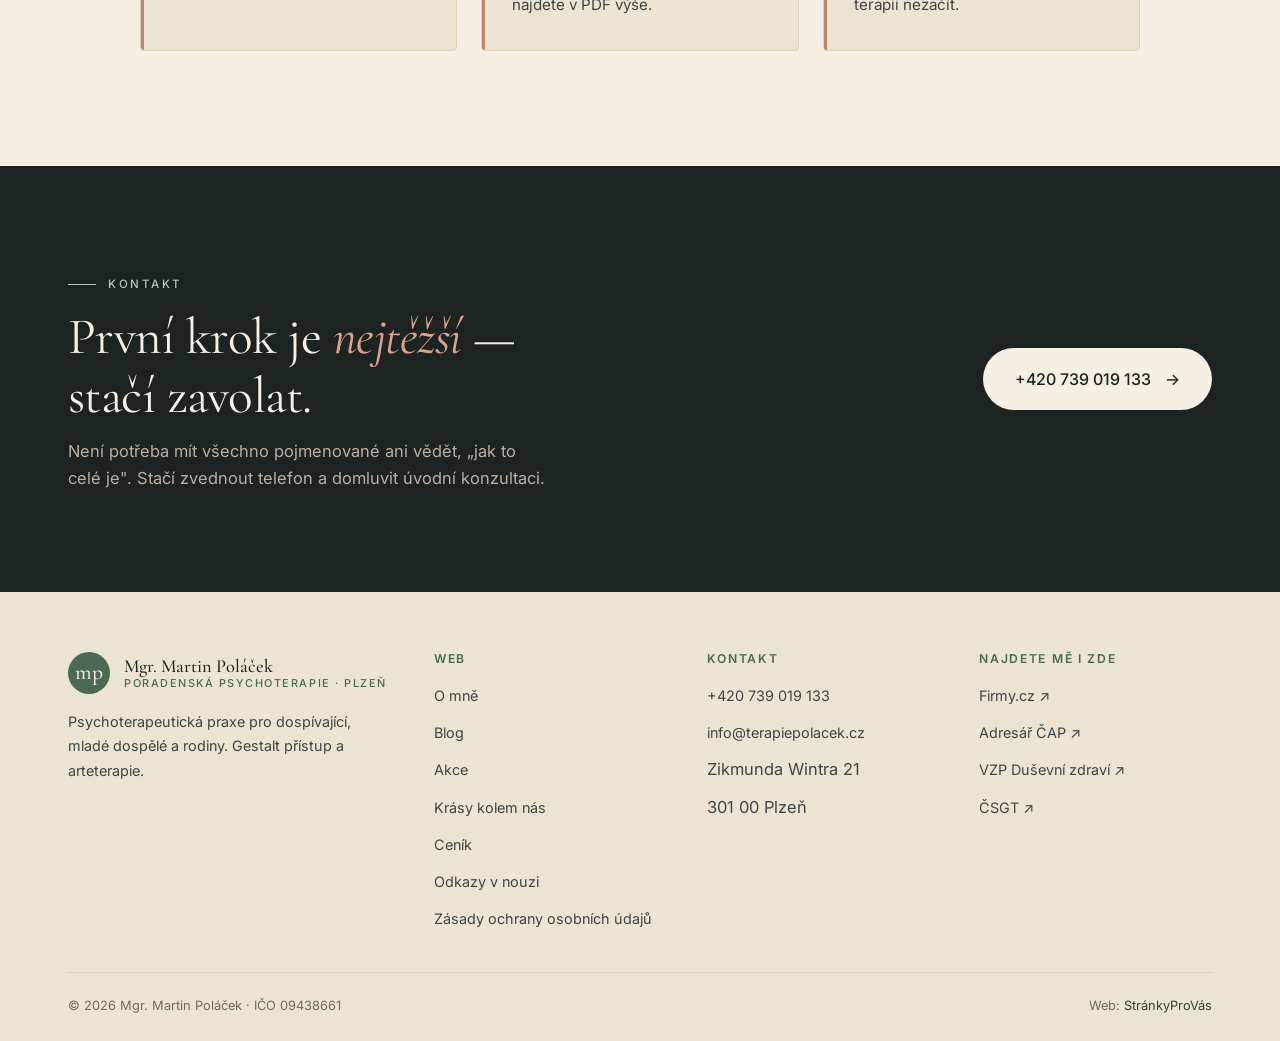
==== commit 62f61d94: "Poláček: odkaz na Zásady ochrany os. údajů do patiček všech stránek + oprava popisku + sitemap (SEOH" ====
--- a/cenik/index.html
+++ b/cenik/index.html
@@ -286,6 +286,7 @@
           <li><a href="../krasy-kolem-nas.html">Krásy kolem nás</a></li>
           <li><a href="./">Ceník</a></li>
           <li><a href="../odkazy.html">Odkazy v&nbsp;nouzi</a></li>
+          <li><a href="../zasady-ochrany-osobnich-udaju.html">Zásady ochrany osobních údajů</a></li>
         </ul>
       </div>
       <div class="foot-col">
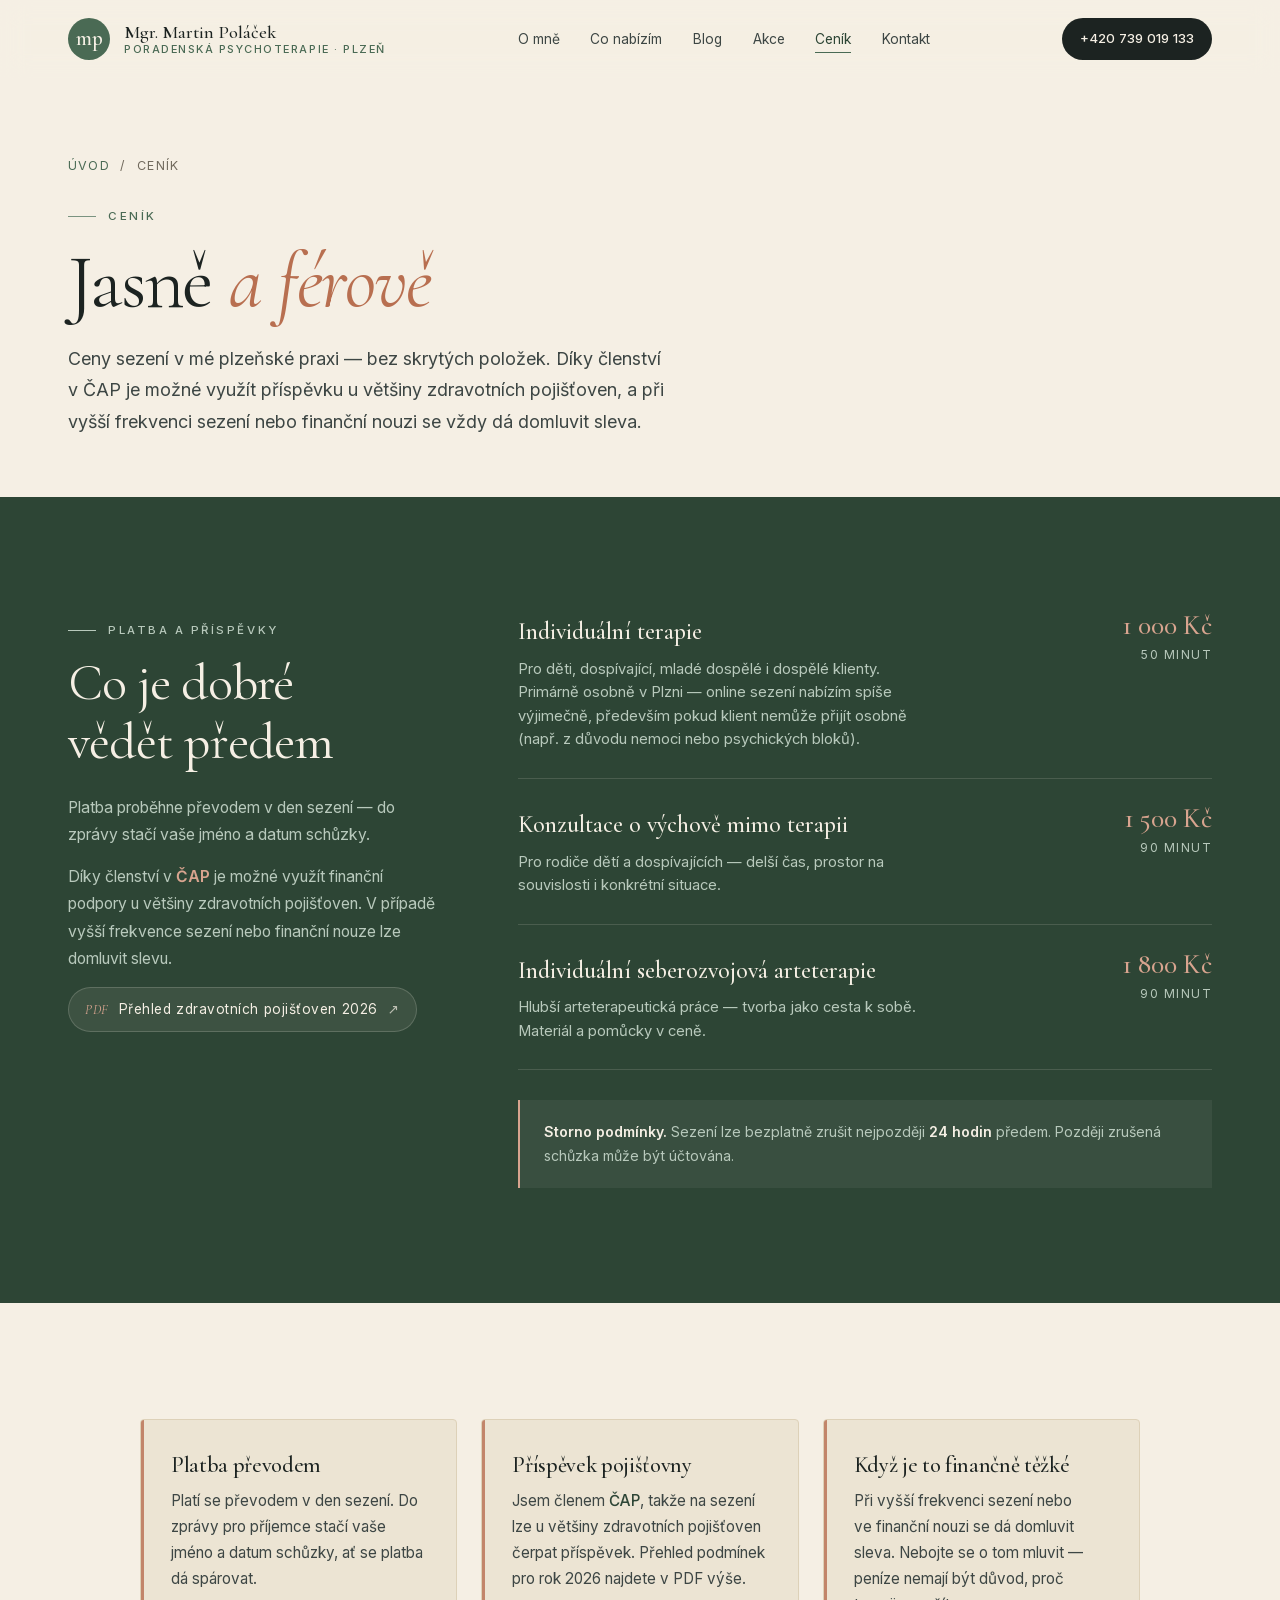
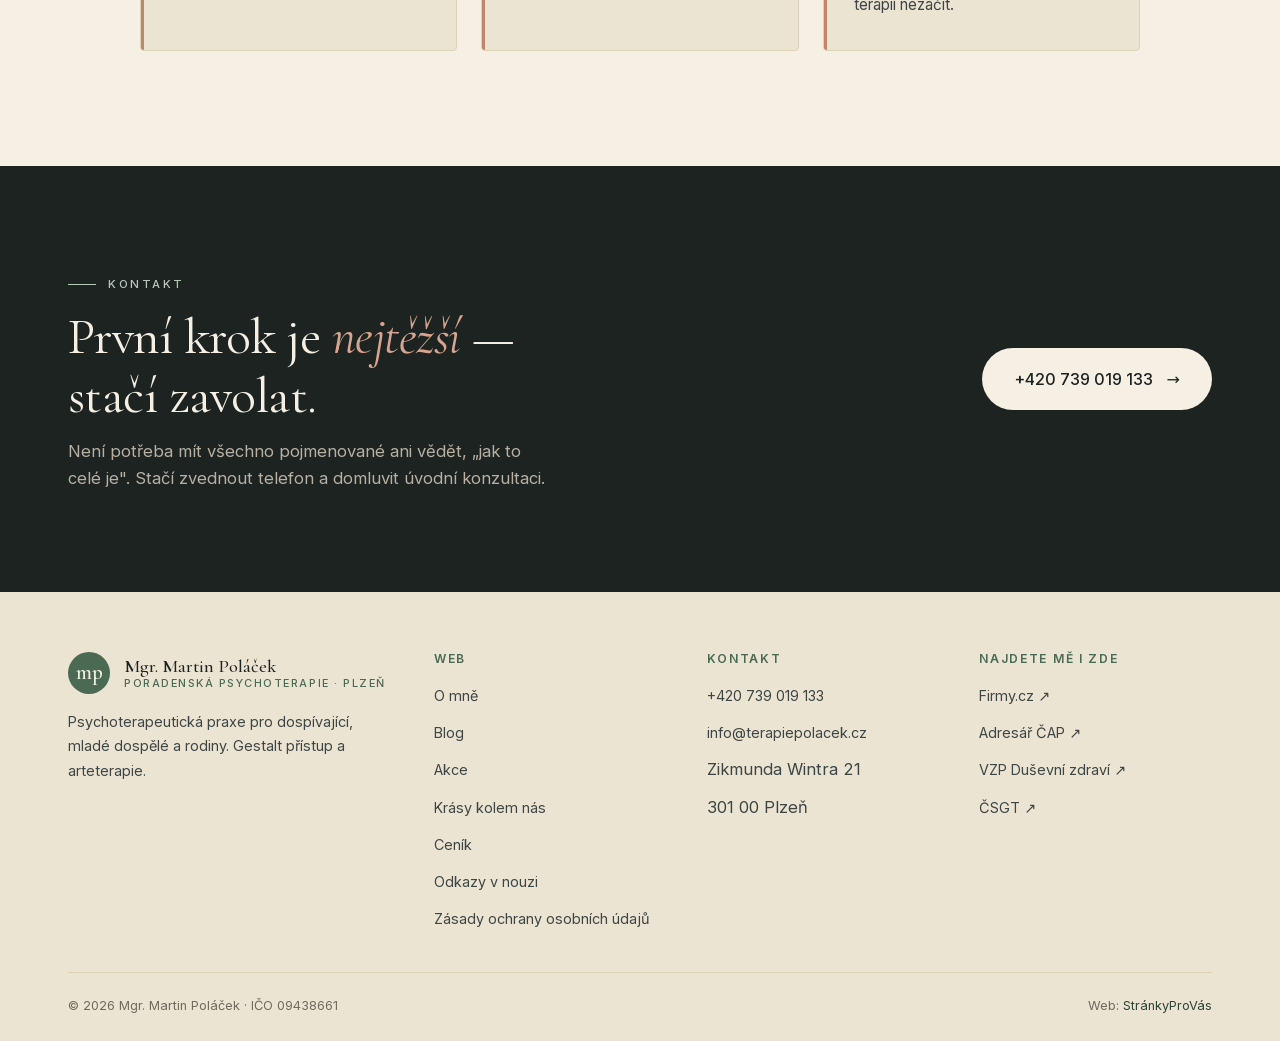
==== commit 43c08a82: "Self-host fonty (bez fonts.googleapis.com) + oprava textu zásad (SEOHlídač body 2–3)" ====
--- a/cenik/index.html
+++ b/cenik/index.html
@@ -7,8 +7,7 @@
   <meta name="description" content="Ceník psychoterapie a arteterapie v Plzni: individuální terapie 1 000 Kč / 50 minut, konzultace o výchově 1 500 Kč / 90 minut, seberozvojová arteterapie 1 800 Kč / 90 minut. Příspěvky zdravotních pojišťoven, storno 24 hodin předem." />
   <meta name="theme-color" content="#f5efe4" />
   <link rel="canonical" href="https://terapiepolacek.cz/cenik/" />
-  <link rel="preconnect" href="https://fonts.gstatic.com" crossorigin />
-  <link href="https://fonts.googleapis.com/css2?family=Cormorant+Garamond:ital,wght@0,400;0,500;0,600;1,400;1,500&family=Inter:wght@300;400;500;600&display=swap" rel="stylesheet" />
+  <link rel="stylesheet" href="../fonts.css" />
   <link rel="stylesheet" href="../styles.css" />
 
   <style>
--- a/fonts.css
+++ b/fonts.css
@@ -0,0 +1,144 @@
+@font-face {
+  font-family: 'Cormorant Garamond';
+  font-style: italic;
+  font-weight: 400;
+  font-display: swap;
+  src: url('fonts/cormorant-garamond-400i-latin-ext.woff2') format('woff2');
+  unicode-range: U+0100-02BA, U+02BD-02C5, U+02C7-02CC, U+02CE-02D7, U+02DD-02FF, U+0304, U+0308, U+0329, U+1D00-1DBF, U+1E00-1E9F, U+1EF2-1EFF, U+2020, U+20A0-20AB, U+20AD-20C4, U+2113, U+2C60-2C7F, U+A720-A7FF;
+}
+@font-face {
+  font-family: 'Cormorant Garamond';
+  font-style: italic;
+  font-weight: 400;
+  font-display: swap;
+  src: url('fonts/cormorant-garamond-400i-latin.woff2') format('woff2');
+  unicode-range: U+0000-00FF, U+0131, U+0152-0153, U+02BB-02BC, U+02C6, U+02DA, U+02DC, U+0304, U+0308, U+0329, U+2000-206F, U+20AC, U+2122, U+2191, U+2193, U+2212, U+2215, U+FEFF, U+FFFD;
+}
+@font-face {
+  font-family: 'Cormorant Garamond';
+  font-style: italic;
+  font-weight: 500;
+  font-display: swap;
+  src: url('fonts/cormorant-garamond-500i-latin-ext.woff2') format('woff2');
+  unicode-range: U+0100-02BA, U+02BD-02C5, U+02C7-02CC, U+02CE-02D7, U+02DD-02FF, U+0304, U+0308, U+0329, U+1D00-1DBF, U+1E00-1E9F, U+1EF2-1EFF, U+2020, U+20A0-20AB, U+20AD-20C4, U+2113, U+2C60-2C7F, U+A720-A7FF;
+}
+@font-face {
+  font-family: 'Cormorant Garamond';
+  font-style: italic;
+  font-weight: 500;
+  font-display: swap;
+  src: url('fonts/cormorant-garamond-500i-latin.woff2') format('woff2');
+  unicode-range: U+0000-00FF, U+0131, U+0152-0153, U+02BB-02BC, U+02C6, U+02DA, U+02DC, U+0304, U+0308, U+0329, U+2000-206F, U+20AC, U+2122, U+2191, U+2193, U+2212, U+2215, U+FEFF, U+FFFD;
+}
+@font-face {
+  font-family: 'Cormorant Garamond';
+  font-style: normal;
+  font-weight: 400;
+  font-display: swap;
+  src: url('fonts/cormorant-garamond-400-latin-ext.woff2') format('woff2');
+  unicode-range: U+0100-02BA, U+02BD-02C5, U+02C7-02CC, U+02CE-02D7, U+02DD-02FF, U+0304, U+0308, U+0329, U+1D00-1DBF, U+1E00-1E9F, U+1EF2-1EFF, U+2020, U+20A0-20AB, U+20AD-20C4, U+2113, U+2C60-2C7F, U+A720-A7FF;
+}
+@font-face {
+  font-family: 'Cormorant Garamond';
+  font-style: normal;
+  font-weight: 400;
+  font-display: swap;
+  src: url('fonts/cormorant-garamond-400-latin.woff2') format('woff2');
+  unicode-range: U+0000-00FF, U+0131, U+0152-0153, U+02BB-02BC, U+02C6, U+02DA, U+02DC, U+0304, U+0308, U+0329, U+2000-206F, U+20AC, U+2122, U+2191, U+2193, U+2212, U+2215, U+FEFF, U+FFFD;
+}
+@font-face {
+  font-family: 'Cormorant Garamond';
+  font-style: normal;
+  font-weight: 500;
+  font-display: swap;
+  src: url('fonts/cormorant-garamond-500-latin-ext.woff2') format('woff2');
+  unicode-range: U+0100-02BA, U+02BD-02C5, U+02C7-02CC, U+02CE-02D7, U+02DD-02FF, U+0304, U+0308, U+0329, U+1D00-1DBF, U+1E00-1E9F, U+1EF2-1EFF, U+2020, U+20A0-20AB, U+20AD-20C4, U+2113, U+2C60-2C7F, U+A720-A7FF;
+}
+@font-face {
+  font-family: 'Cormorant Garamond';
+  font-style: normal;
+  font-weight: 500;
+  font-display: swap;
+  src: url('fonts/cormorant-garamond-500-latin.woff2') format('woff2');
+  unicode-range: U+0000-00FF, U+0131, U+0152-0153, U+02BB-02BC, U+02C6, U+02DA, U+02DC, U+0304, U+0308, U+0329, U+2000-206F, U+20AC, U+2122, U+2191, U+2193, U+2212, U+2215, U+FEFF, U+FFFD;
+}
+@font-face {
+  font-family: 'Cormorant Garamond';
+  font-style: normal;
+  font-weight: 600;
+  font-display: swap;
+  src: url('fonts/cormorant-garamond-600-latin-ext.woff2') format('woff2');
+  unicode-range: U+0100-02BA, U+02BD-02C5, U+02C7-02CC, U+02CE-02D7, U+02DD-02FF, U+0304, U+0308, U+0329, U+1D00-1DBF, U+1E00-1E9F, U+1EF2-1EFF, U+2020, U+20A0-20AB, U+20AD-20C4, U+2113, U+2C60-2C7F, U+A720-A7FF;
+}
+@font-face {
+  font-family: 'Cormorant Garamond';
+  font-style: normal;
+  font-weight: 600;
+  font-display: swap;
+  src: url('fonts/cormorant-garamond-600-latin.woff2') format('woff2');
+  unicode-range: U+0000-00FF, U+0131, U+0152-0153, U+02BB-02BC, U+02C6, U+02DA, U+02DC, U+0304, U+0308, U+0329, U+2000-206F, U+20AC, U+2122, U+2191, U+2193, U+2212, U+2215, U+FEFF, U+FFFD;
+}
+@font-face {
+  font-family: 'Inter';
+  font-style: normal;
+  font-weight: 300;
+  font-display: swap;
+  src: url('fonts/inter-300-latin-ext.woff2') format('woff2');
+  unicode-range: U+0100-02BA, U+02BD-02C5, U+02C7-02CC, U+02CE-02D7, U+02DD-02FF, U+0304, U+0308, U+0329, U+1D00-1DBF, U+1E00-1E9F, U+1EF2-1EFF, U+2020, U+20A0-20AB, U+20AD-20C4, U+2113, U+2C60-2C7F, U+A720-A7FF;
+}
+@font-face {
+  font-family: 'Inter';
+  font-style: normal;
+  font-weight: 300;
+  font-display: swap;
+  src: url('fonts/inter-300-latin.woff2') format('woff2');
+  unicode-range: U+0000-00FF, U+0131, U+0152-0153, U+02BB-02BC, U+02C6, U+02DA, U+02DC, U+0304, U+0308, U+0329, U+2000-206F, U+20AC, U+2122, U+2191, U+2193, U+2212, U+2215, U+FEFF, U+FFFD;
+}
+@font-face {
+  font-family: 'Inter';
+  font-style: normal;
+  font-weight: 400;
+  font-display: swap;
+  src: url('fonts/inter-400-latin-ext.woff2') format('woff2');
+  unicode-range: U+0100-02BA, U+02BD-02C5, U+02C7-02CC, U+02CE-02D7, U+02DD-02FF, U+0304, U+0308, U+0329, U+1D00-1DBF, U+1E00-1E9F, U+1EF2-1EFF, U+2020, U+20A0-20AB, U+20AD-20C4, U+2113, U+2C60-2C7F, U+A720-A7FF;
+}
+@font-face {
+  font-family: 'Inter';
+  font-style: normal;
+  font-weight: 400;
+  font-display: swap;
+  src: url('fonts/inter-400-latin.woff2') format('woff2');
+  unicode-range: U+0000-00FF, U+0131, U+0152-0153, U+02BB-02BC, U+02C6, U+02DA, U+02DC, U+0304, U+0308, U+0329, U+2000-206F, U+20AC, U+2122, U+2191, U+2193, U+2212, U+2215, U+FEFF, U+FFFD;
+}
+@font-face {
+  font-family: 'Inter';
+  font-style: normal;
+  font-weight: 500;
+  font-display: swap;
+  src: url('fonts/inter-500-latin-ext.woff2') format('woff2');
+  unicode-range: U+0100-02BA, U+02BD-02C5, U+02C7-02CC, U+02CE-02D7, U+02DD-02FF, U+0304, U+0308, U+0329, U+1D00-1DBF, U+1E00-1E9F, U+1EF2-1EFF, U+2020, U+20A0-20AB, U+20AD-20C4, U+2113, U+2C60-2C7F, U+A720-A7FF;
+}
+@font-face {
+  font-family: 'Inter';
+  font-style: normal;
+  font-weight: 500;
+  font-display: swap;
+  src: url('fonts/inter-500-latin.woff2') format('woff2');
+  unicode-range: U+0000-00FF, U+0131, U+0152-0153, U+02BB-02BC, U+02C6, U+02DA, U+02DC, U+0304, U+0308, U+0329, U+2000-206F, U+20AC, U+2122, U+2191, U+2193, U+2212, U+2215, U+FEFF, U+FFFD;
+}
+@font-face {
+  font-family: 'Inter';
+  font-style: normal;
+  font-weight: 600;
+  font-display: swap;
+  src: url('fonts/inter-600-latin-ext.woff2') format('woff2');
+  unicode-range: U+0100-02BA, U+02BD-02C5, U+02C7-02CC, U+02CE-02D7, U+02DD-02FF, U+0304, U+0308, U+0329, U+1D00-1DBF, U+1E00-1E9F, U+1EF2-1EFF, U+2020, U+20A0-20AB, U+20AD-20C4, U+2113, U+2C60-2C7F, U+A720-A7FF;
+}
+@font-face {
+  font-family: 'Inter';
+  font-style: normal;
+  font-weight: 600;
+  font-display: swap;
+  src: url('fonts/inter-600-latin.woff2') format('woff2');
+  unicode-range: U+0000-00FF, U+0131, U+0152-0153, U+02BB-02BC, U+02C6, U+02DA, U+02DC, U+0304, U+0308, U+0329, U+2000-206F, U+20AC, U+2122, U+2191, U+2193, U+2212, U+2215, U+FEFF, U+FFFD;
+}
